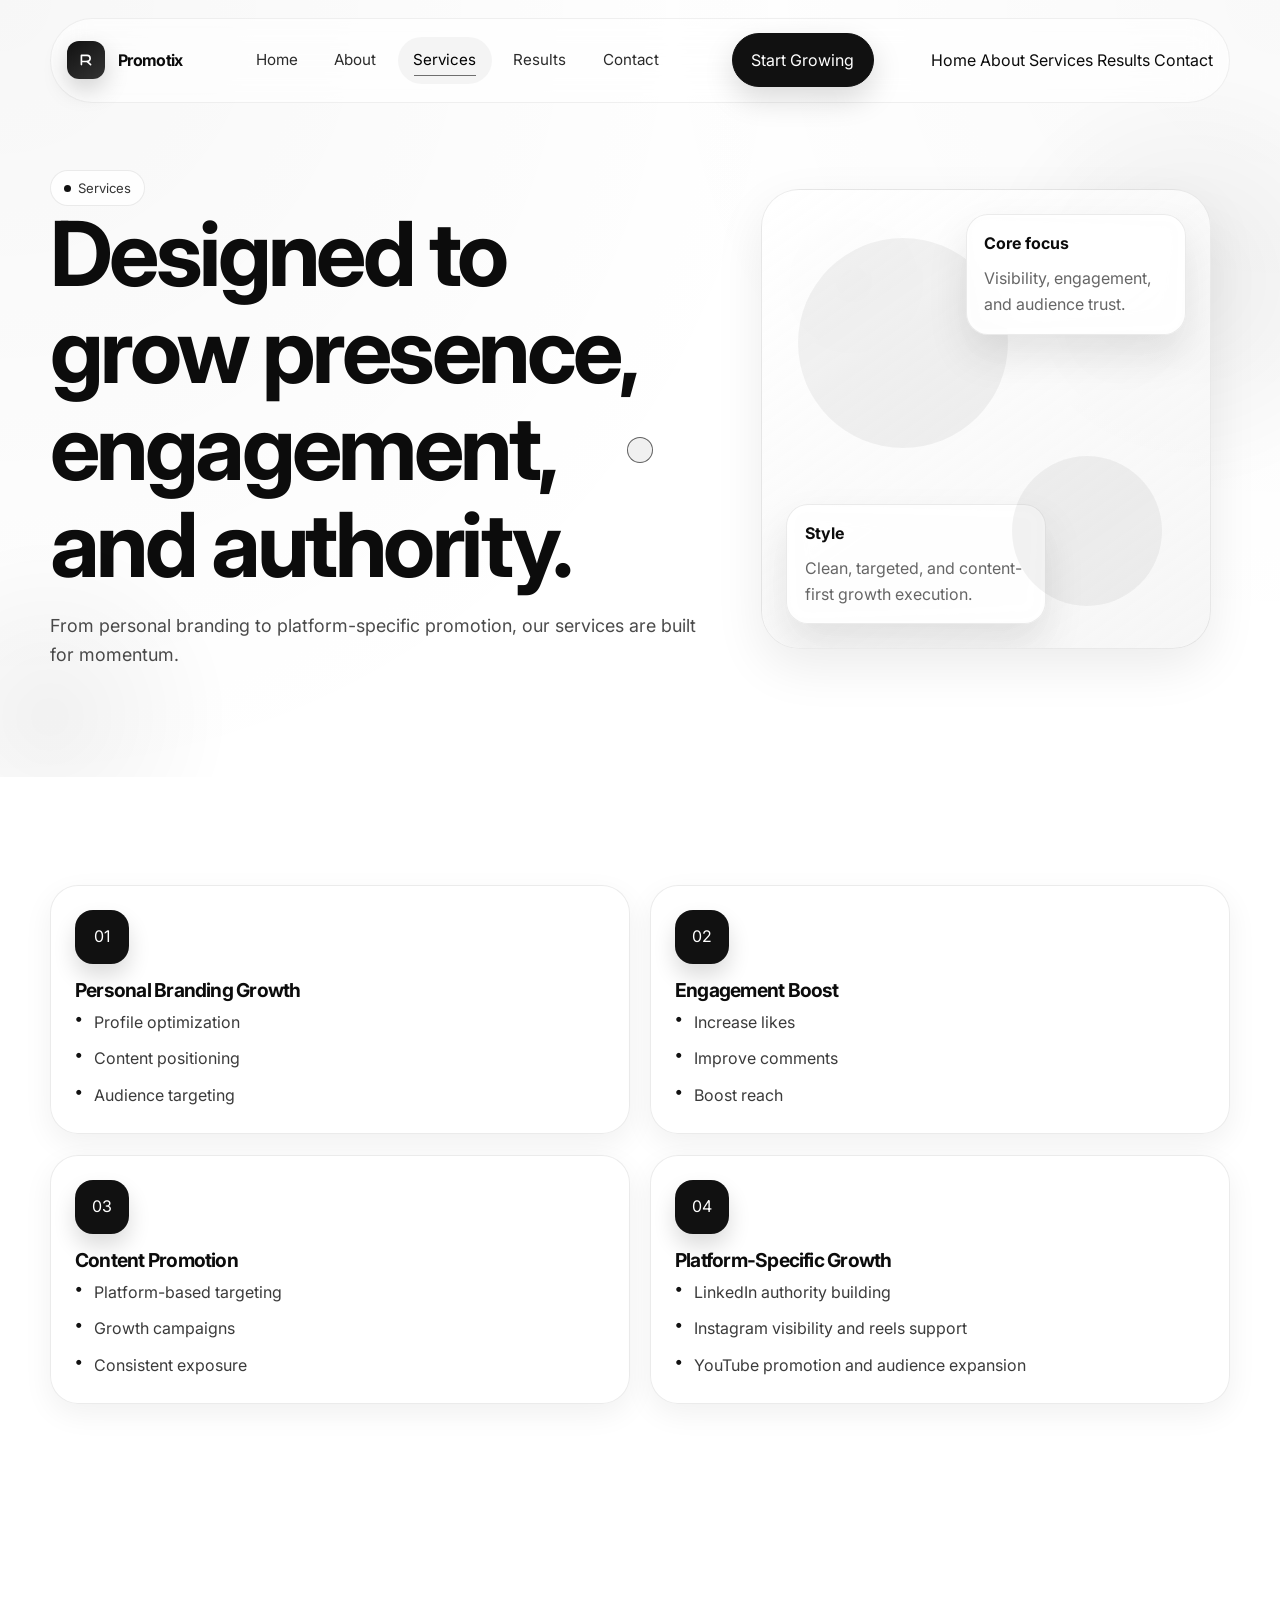
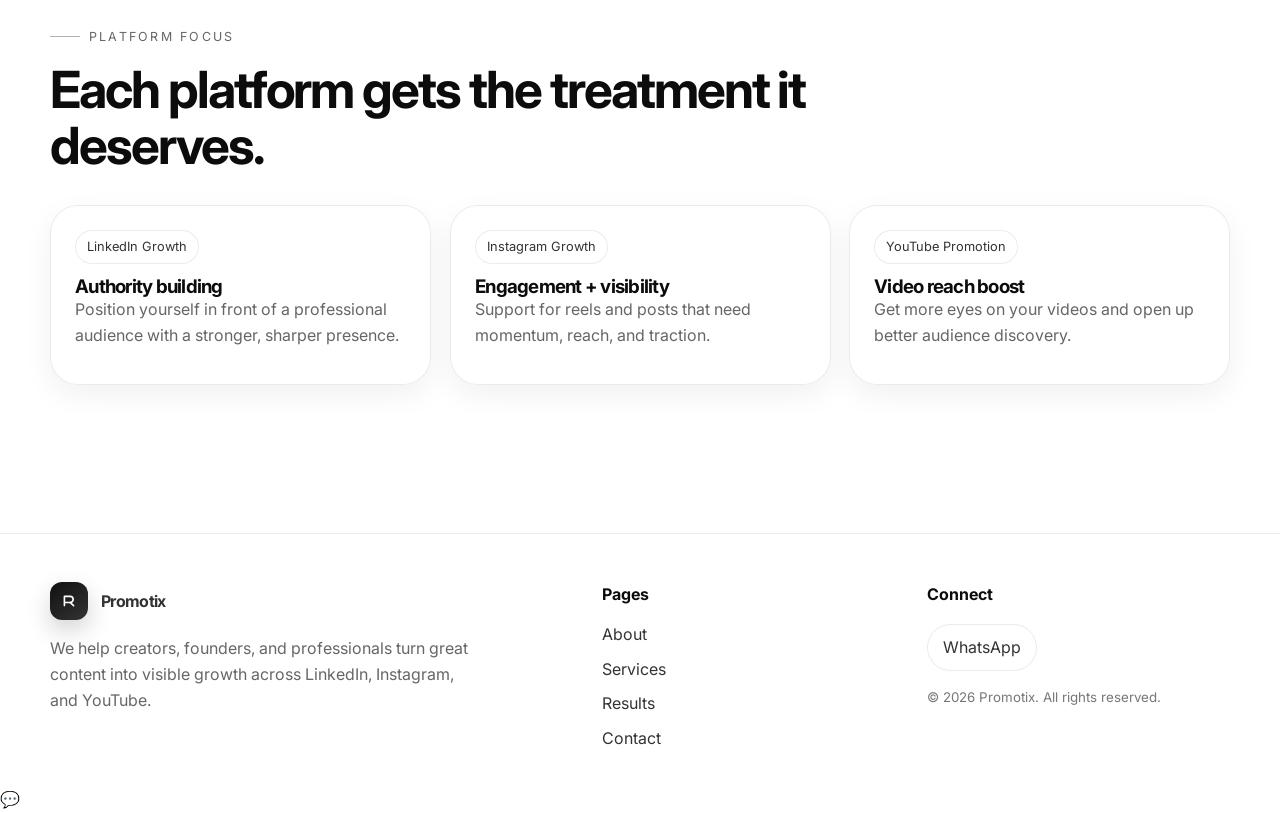
==== services.html @ 36fdacd5 "Add files via upload" ====
<!doctype html>
<html lang="en">
<head>
  <meta charset="utf-8">
  <meta name="viewport" content="width=device-width, initial-scale=1">
  <title>Services | Promotix</title>
  <meta name="description" content="Explore Promotix services for personal branding growth, engagement boost, content promotion, and platform-specific growth.">
  <meta name="keywords" content="digital growth agency, linkedin growth, instagram engagement, youtube promotion, content promotion, personal branding">
  <meta name="author" content="Promotix">
  <meta name="theme-color" content="#111111">
  <meta property="og:title" content="Services | Promotix">
  <meta property="og:description" content="Explore Promotix services for personal branding growth, engagement boost, content promotion, and platform-specific growth.">
  <meta property="og:type" content="website">
  <meta property="og:image" content="favicon.svg">
  <link rel="icon" href="favicon.svg" type="image/svg+xml">
  <link rel="apple-touch-icon" href="favicon.svg">
  <link rel="preconnect" href="https://fonts.googleapis.com">
  <link rel="preconnect" href="https://fonts.gstatic.com" crossorigin>
  <link href="https://fonts.googleapis.com/css2?family=Inter:wght@400;500;600;700;800&family=Poppins:wght@500;600;700;800&display=swap" rel="stylesheet">
  <link rel="stylesheet" href="style.css">
</head>
<body class="services" data-page="services">

  <header class="site-header">
    <div class="nav-shell">
      <a class="brand" href="index.html" aria-label="Promotix home">
        <span class="brand-mark" aria-hidden="true">
          <svg viewBox="0 0 24 24" fill="none" stroke="currentColor" stroke-width="1.8" stroke-linecap="round" stroke-linejoin="round">
            <path d="M7 17V7h6.2a3.3 3.3 0 0 1 0 6.6H7"/>
            <path d="M13.2 13.6 17 17"/>
          </svg>
        </span>
        <span>Promotix</span>
      </a>

      <nav class="nav-links" aria-label="Primary">
        <a href="index.html" data-page="home">Home</a>
        <a href="about.html" data-page="about">About</a>
        <a href="services.html" data-page="services">Services</a>
        <a href="results.html" data-page="results">Results</a>
        <a href="contact.html" data-page="contact">Contact</a>
      </nav>

      <a class="nav-cta" href="contact.html">Start Growing</a>

      <button class="nav-toggle" aria-label="Open navigation" aria-expanded="false">
        <span></span>
        <span></span>
      </button>

      <div class="mobile-nav">
        <a href="index.html" data-page="home">Home</a>
        <a href="about.html" data-page="about">About</a>
        <a href="services.html" data-page="services">Services</a>
        <a href="results.html" data-page="results">Results</a>
        <a href="contact.html" data-page="contact">Contact</a>
      </div>
    </div>
  </header>
  <div class="preloader" aria-hidden="true"><div class="loader"><span></span></div></div>
  <div class="custom-cursor" aria-hidden="true"></div>
  <button class="scroll-top" aria-label="Scroll to top">↑</button>
  <div class="toast" role="status" aria-live="polite"></div>

<main>
  <section class="hero">
    <div class="container hero-grid">
      <div class="hero-copy reveal">
        <span class="kicker"><span></span> Services</span>
        <h1>Designed to grow presence, engagement, and authority.</h1>
        <p class="lead">From personal branding to platform-specific promotion, our services are built for momentum.</p>
      </div>
      <div class="hero-panel reveal reveal-scale">
        <div class="hero-visual">
          <div class="floating-card float-top">
            <strong>Core focus</strong>
            <p style="margin-top:.6rem;">Visibility, engagement, and audience trust.</p>
          </div>
          <div class="floating-card float-bottom">
            <strong>Style</strong>
            <p style="margin-top:.6rem;">Clean, targeted, and content-first growth execution.</p>
          </div>
        </div>
      </div>
    </div>
  </section>

  <section class="section">
    <div class="container">
      <div class="grid grid-2">
        <article class="card card-pad service-card reveal reveal-left">
          <div class="service-icon">01</div>
          <h3>Personal Branding Growth</h3>
          <ul class="service-list">
            <li>Profile optimization</li>
            <li>Content positioning</li>
            <li>Audience targeting</li>
          </ul>
        </article>
        <article class="card card-pad service-card reveal reveal-right">
          <div class="service-icon">02</div>
          <h3>Engagement Boost</h3>
          <ul class="service-list">
            <li>Increase likes</li>
            <li>Improve comments</li>
            <li>Boost reach</li>
          </ul>
        </article>
        <article class="card card-pad service-card reveal reveal-left">
          <div class="service-icon">03</div>
          <h3>Content Promotion</h3>
          <ul class="service-list">
            <li>Platform-based targeting</li>
            <li>Growth campaigns</li>
            <li>Consistent exposure</li>
          </ul>
        </article>
        <article class="card card-pad service-card reveal reveal-right">
          <div class="service-icon">04</div>
          <h3>Platform-Specific Growth</h3>
          <ul class="service-list">
            <li>LinkedIn authority building</li>
            <li>Instagram visibility and reels support</li>
            <li>YouTube promotion and audience expansion</li>
          </ul>
        </article>
      </div>
    </div>
  </section>

  <section class="section">
    <div class="container">
      <div class="section-heading reveal">
        <span class="section-label">Platform focus</span>
        <h2>Each platform gets the treatment it deserves.</h2>
      </div>
      <div class="platform-grid">
        <article class="card platform-card reveal">
          <div>
            <span class="tag">LinkedIn Growth</span>
            <h3 style="margin-top:.85rem;">Authority building</h3>
            <p>Position yourself in front of a professional audience with a stronger, sharper presence.</p>
          </div>
        </article>
        <article class="card platform-card reveal">
          <div>
            <span class="tag">Instagram Growth</span>
            <h3 style="margin-top:.85rem;">Engagement + visibility</h3>
            <p>Support for reels and posts that need momentum, reach, and traction.</p>
          </div>
        </article>
        <article class="card platform-card reveal">
          <div>
            <span class="tag">YouTube Promotion</span>
            <h3 style="margin-top:.85rem;">Video reach boost</h3>
            <p>Get more eyes on your videos and open up better audience discovery.</p>
          </div>
        </article>
      </div>
    </div>
  </section>
</main>


  <footer class="footer">
    <div class="container footer-grid">
      <div>
        <a class="brand" href="index.html">
          <span class="brand-mark" aria-hidden="true">
            <svg viewBox="0 0 24 24" fill="none" stroke="currentColor" stroke-width="1.8" stroke-linecap="round" stroke-linejoin="round">
              <path d="M7 17V7h6.2a3.3 3.3 0 0 1 0 6.6H7"/>
              <path d="M13.2 13.6 17 17"/>
            </svg>
          </span>
          <span>Promotix</span>
        </a>
        <p style="margin-top: 1rem; max-width: 42ch;">We help creators, founders, and professionals turn great content into visible growth across LinkedIn, Instagram, and YouTube.</p>
      </div>
      <div>
        <strong>Pages</strong>
        <ul style="margin-top: .9rem;">
          <li><a href="about.html">About</a></li>
          <li><a href="services.html">Services</a></li>
          <li><a href="results.html">Results</a></li>
          <li><a href="contact.html">Contact</a></li>
        </ul>
      </div>
      <div>
        <strong>Connect</strong>
        <div class="social-row">
<a href="https://wa.me/917065312422?text=Hi%20I%20want%20to%20grow%20my%20profile" target="_blank">
  WhatsApp
</a>        </div>
        <small style="display:block; margin-top: 1rem;">© 2026 Promotix. All rights reserved.</small>
      </div>
    </div>
  </footer>

  <script src="script.js" defer></script>

<a href="https://wa.me/917065312422?text=Hi%20I%20want%20to%20grow%20my%20profile" 
   class="whatsapp-float" target="_blank">
  💬
</a>

</body>
</html>
---- style.css ----
:root {
  --bg: #ffffff;
  --bg-soft: #f7f7f7;
  --text: #0c0c0c;
  --muted: #666;
  --line: rgba(0,0,0,.08);
  --line-strong: rgba(0,0,0,.12);
  --shadow: 0 18px 50px rgba(0,0,0,.08);
  --shadow-soft: 0 10px 30px rgba(0,0,0,.06);
  --radius-lg: 28px;
  --radius-md: 18px;
  --radius-sm: 12px;
  --container: 1180px;
  --transition: 280ms cubic-bezier(.2,.8,.2,1);
}

*,
*::before,
*::after { box-sizing: border-box; }

html { scroll-behavior: smooth; }

body {
  margin: 0;
  font-family: "Inter", "Poppins", system-ui, -apple-system, BlinkMacSystemFont, "Segoe UI", sans-serif;
  background:
    radial-gradient(circle at top left, rgba(0,0,0,.03), transparent 30%),
    radial-gradient(circle at top right, rgba(0,0,0,.025), transparent 24%),
    var(--bg);
  color: var(--text);
  line-height: 1.6;
  overflow-x: hidden;
  text-rendering: optimizeLegibility;
}

body.loaded .preloader {
  opacity: 0;
  visibility: hidden;
  pointer-events: none;
  transform: scale(.98);
}

img { max-width: 100%; display: block; }
a { color: inherit; text-decoration: none; }
button, input, textarea { font: inherit; }

::selection { background: #111; color: #fff; }

.container {
  width: min(calc(100% - 2rem), var(--container));
  margin: 0 auto;
}

.section { padding: 108px 0; }
.bg-soft { background: linear-gradient(180deg, #fafafa, #fff); }
.section-label {
  display: inline-flex;
  align-items: center;
  gap: .55rem;
  text-transform: uppercase;
  letter-spacing: .18em;
  font-size: .78rem;
  color: var(--muted);
  margin-bottom: 1rem;
}
.section-label::before {
  content: "";
  width: 30px;
  height: 1px;
  background: currentColor;
  opacity: .5;
}
h1, h2, h3, h4 { margin: 0; line-height: 1.08; letter-spacing: -.04em; }
p { margin: 0; color: var(--muted); }

.lead { font-size: 1.12rem; max-width: 62ch; color: #4b4b4b; }
.small { font-size: .95rem; }
.muted { color: var(--muted); }

.grid { display: grid; gap: 1.3rem; }
.grid-2 { grid-template-columns: repeat(2, minmax(0, 1fr)); }
.grid-3 { grid-template-columns: repeat(3, minmax(0, 1fr)); }
.grid-4 { grid-template-columns: repeat(4, minmax(0, 1fr)); }

.card {
  background: rgba(255,255,255,.86);
  border: 1px solid var(--line);
  border-radius: var(--radius-lg);
  box-shadow: var(--shadow-soft);
  backdrop-filter: blur(14px);
  -webkit-backdrop-filter: blur(14px);
  overflow: hidden;
  transition: transform var(--transition), box-shadow var(--transition), border-color var(--transition);
}
.card:hover {
  transform: translateY(-6px);
  box-shadow: var(--shadow);
  border-color: var(--line-strong);
}
.card-pad { padding: 1.5rem; }

.kicker {
  display: inline-flex;
  align-items: center;
  gap: .45rem;
  padding: .42rem .82rem;
  border-radius: 999px;
  border: 1px solid var(--line);
  background: rgba(255,255,255,.75);
  font-size: .82rem;
  color: #333;
}
.kicker span {
  width: 7px;
  height: 7px;
  border-radius: 999px;
  background: #111;
}

.site-header {
  position: fixed;
  inset: 18px 0 auto;
  z-index: 1000;
  transition: transform var(--transition), background var(--transition), box-shadow var(--transition), border-color var(--transition);
}
.site-header.scrolled .nav-shell {
  background: rgba(255,255,255,.84);
  box-shadow: 0 10px 40px rgba(0,0,0,.08);
  border-color: rgba(0,0,0,.08);
}
.nav-shell {
  width: min(calc(100% - 1rem), var(--container));
  margin: 0 auto;
  padding: .9rem 1rem;
  border-radius: 999px;
  background: rgba(255,255,255,.62);
  border: 1px solid rgba(0,0,0,.06);
  backdrop-filter: blur(18px);
  -webkit-backdrop-filter: blur(18px);
  display: flex;
  align-items: center;
  justify-content: space-between;
  gap: 1rem;
  transition: var(--transition);
}
.brand {
  display: inline-flex;
  align-items: center;
  gap: .8rem;
  font-weight: 700;
  letter-spacing: -.04em;
  color: var(--text);
}
.brand-mark {
  width: 38px;
  height: 38px;
  border-radius: 12px;
  background: linear-gradient(145deg, #111, #333);
  display: grid;
  place-items: center;
  color: #fff;
  box-shadow: 0 10px 25px rgba(0,0,0,.18);
}
.brand-mark svg { width: 22px; height: 22px; }

.nav-links {
  display: flex;
  align-items: center;
  gap: .35rem;
}
.nav-links a {
  position: relative;
  padding: .72rem .98rem;
  border-radius: 999px;
  font-size: .95rem;
  color: #2b2b2b;
  transition: background var(--transition), color var(--transition), transform var(--transition);
}
.nav-links a::after {
  content: "";
  position: absolute;
  left: 1rem;
  right: 1rem;
  bottom: .52rem;
  height: 1px;
  background: currentColor;
  transform: scaleX(0);
  transform-origin: center;
  transition: transform var(--transition);
  opacity: .55;
}
.nav-links a:hover, .nav-links a.active {
  background: rgba(0,0,0,.04);
  color: #000;
}
.nav-links a:hover::after, .nav-links a.active::after { transform: scaleX(1); }

.nav-cta {
  display: inline-flex;
  align-items: center;
  gap: .55rem;
  padding: .82rem 1.15rem;
  border-radius: 999px;
  background: #111;
  color: #fff;
  border: 1px solid #111;
  box-shadow: 0 12px 30px rgba(0,0,0,.15);
  transition: transform var(--transition), box-shadow var(--transition), background var(--transition);
}

.nav-toggle {
  display: none;
  width: 46px;
  height: 46px;
  border: 1px solid var(--line);
  background: rgba(255,255,255,.75);
  border-radius: 999px;
  align-items: center;
  justify-content: center;
  gap: 4px;
  flex-direction: column;
  cursor: pointer;
}
.nav-toggle span {
  width: 18px;
  height: 2px;
  border-radius: 2px;
  background: #111;
  transition: transform var(--transition), opacity var(--transition);
}

.hero {
  position: relative;
  padding-top: 170px;
  padding-bottom: 108px;
  overflow: hidden;
}
.hero::before, .hero::after {
  content: "";
  position: absolute;
  inset: auto;
  border-radius: 999px;
  filter: blur(10px);
  pointer-events: none;
}
.hero::before {
  width: 420px;
  height: 420px;
  right: -120px;
  top: 70px;
  background: radial-gradient(circle, rgba(0,0,0,.06), transparent 70%);
}
.hero::after {
  width: 360px;
  height: 360px;
  left: -130px;
  bottom: -120px;
  background: radial-gradient(circle, rgba(0,0,0,.05), transparent 70%);
}
.hero-grid {
  display: grid;
  grid-template-columns: 1.15fr .85fr;
  gap: 2rem;
  align-items: center;
}
.hero-copy h1 { font-size: clamp(3rem, 7vw, 5.8rem); max-width: 12ch; }
.hero-copy .lead { margin-top: 1.15rem; }
.hero-actions { display: flex; flex-wrap: wrap; gap: .85rem; margin-top: 1.6rem; }

.btn, .btn-outline {
  display: inline-flex;
  align-items: center;
  justify-content: center;
  gap: .55rem;
  padding: .95rem 1.35rem;
  border-radius: 999px;
  border: 1px solid transparent;
  transition: transform var(--transition), box-shadow var(--transition), border-color var(--transition), background var(--transition);
  cursor: pointer;
}
.btn {
  background: #111;
  color: #fff;
  box-shadow: 0 14px 30px rgba(0,0,0,.16);
}
.btn-outline {
  background: rgba(255,255,255,.7);
  border-color: var(--line);
  color: #111;
}
.nav-cta:hover, .btn:hover, .btn-outline:hover, button[type="submit"]:hover {
  transform: translateY(-2px) scale(1.01);
}

.hero-panel { padding: 1.2rem; }
.hero-visual {
  min-height: 460px;
  border-radius: calc(var(--radius-lg) + 10px);
  border: 1px solid var(--line);
  background:
    linear-gradient(145deg, rgba(255,255,255,.95), rgba(243,243,243,.75)),
    radial-gradient(circle at 20% 20%, rgba(0,0,0,.08), transparent 18%),
    radial-gradient(circle at 80% 30%, rgba(0,0,0,.05), transparent 16%);
  box-shadow: var(--shadow);
  position: relative;
  overflow: hidden;
}
.hero-visual::before, .hero-visual::after {
  content: "";
  position: absolute;
  border-radius: 999px;
  background: rgba(0,0,0,.05);
}
.hero-visual::before {
  width: 210px;
  height: 210px;
  top: 48px;
  left: 36px;
}
.hero-visual::after {
  width: 150px;
  height: 150px;
  right: 48px;
  bottom: 42px;
}
.floating-card {
  position: absolute;
  background: rgba(255,255,255,.92);
  border: 1px solid var(--line);
  box-shadow: 0 20px 40px rgba(0,0,0,.1);
  border-radius: 22px;
  padding: 1rem 1.1rem;
  backdrop-filter: blur(10px);
  -webkit-backdrop-filter: blur(10px);
}
.float-top { top: 24px; right: 24px; width: 220px; }
.float-bottom { left: 24px; bottom: 24px; width: 260px; }
.stat-line {
  display: flex;
  align-items: center;
  justify-content: space-between;
  gap: .8rem;
  margin-top: .85rem;
  font-size: .92rem;
}
.bar {
  width: 100%;
  height: 8px;
  border-radius: 999px;
  background: #efefef;
  overflow: hidden;
  margin-top: .7rem;
}
.bar > span {
  display: block;
  height: 100%;
  width: 75%;
  border-radius: inherit;
  background: linear-gradient(90deg, #111, #575757);
}
.icon-pill {
  width: 46px;
  height: 46px;
  border-radius: 14px;
  display: grid;
  place-items: center;
  background: #111;
  color: #fff;
  box-shadow: 0 12px 24px rgba(0,0,0,.18);
}
.stack {
  display: flex;
  align-items: center;
  margin-top: .85rem;
}
.stack span {
  width: 34px;
  height: 34px;
  border-radius: 999px;
  border: 2px solid #fff;
  background: #ddd;
  margin-left: -8px;
}
.stack span:first-child { margin-left: 0; }
.stack span:nth-child(2) { background: #cfcfcf; }
.stack span:nth-child(3) { background: #b7b7b7; }

.split { align-items: start; }
.section-heading { max-width: 760px; margin-bottom: 2rem; }
.section-heading h2 { font-size: clamp(2rem, 4vw, 3.4rem); margin-bottom: .8rem; }

.feature-card, .service-card, .result-card, .testimonial-card, .info-card, .contact-card { position: relative; }
.feature-icon, .service-icon {
  width: 54px;
  height: 54px;
  border-radius: 18px;
  background: #111;
  color: #fff;
  display: grid;
  place-items: center;
  margin-bottom: 1rem;
  box-shadow: 0 12px 22px rgba(0,0,0,.14);
}
.feature-card h3, .service-card h3, .result-card h3, .info-card h3, .contact-card h3 {
  font-size: 1.2rem;
  margin-bottom: .55rem;
}
.service-list, .bullet-list {
  list-style: none;
  padding: 0;
  margin: 0;
  display: grid;
  gap: .7rem;
}
.service-list li, .bullet-list li {
  display: flex;
  gap: .7rem;
  align-items: flex-start;
  color: #3b3b3b;
}
.service-list li::before, .bullet-list li::before {
  content: "•";
  line-height: 1.1;
  font-weight: 700;
  color: #111;
}
.platform-grid {
  display: grid;
  grid-template-columns: repeat(3, minmax(0, 1fr));
  gap: 1.2rem;
}
.platform-card {
  padding: 1.5rem;
  min-height: 180px;
  display: flex;
  flex-direction: column;
  justify-content: space-between;
}
.tag {
  display: inline-flex;
  width: fit-content;
  padding: .35rem .7rem;
  border-radius: 999px;
  border: 1px solid var(--line);
  font-size: .8rem;
  color: #333;
  background: rgba(255,255,255,.8);
}
.steps { counter-reset: step; }
.step-card { padding: 1.5rem; }
.step-card h3::before {
  counter-increment: step;
  content: "0" counter(step);
  display: block;
  font-size: .78rem;
  color: var(--muted);
  margin-bottom: .5rem;
}
.quote { font-size: 1.05rem; color: #1e1e1e; }
.quote-mark {
  font-size: 3rem;
  line-height: 1;
  color: #cfcfcf;
  margin-bottom: .25rem;
}
.metrics { display: grid; grid-template-columns: repeat(3, minmax(0, 1fr)); gap: 1rem; }
.metric { padding: 1.3rem; }
.metric .value {
  font-size: clamp(2rem, 4vw, 3.2rem);
  font-weight: 700;
  letter-spacing: -.06em;
}
.metric .label { margin-top: .3rem; font-size: .95rem; }

.counter-grid { display: grid; grid-template-columns: repeat(3, minmax(0, 1fr)); gap: 1rem; }
.counter-box {
  border-radius: 22px;
  padding: 1.5rem;
  background: linear-gradient(180deg, #fff, #f7f7f7);
  border: 1px solid var(--line);
  box-shadow: var(--shadow-soft);
  text-align: center;
}
.counter-box .num {
  display: block;
  font-size: clamp(2rem, 5vw, 4rem);
  font-weight: 700;
  letter-spacing: -.06em;
}
.counter-box .desc { margin-top: .25rem; color: #4d4d4d; }

.cta-strip {
  padding: 1.8rem;
  display: flex;
  align-items: center;
  justify-content: space-between;
  gap: 1rem;
}
.cta-strip h2 { font-size: clamp(1.8rem, 4vw, 3rem); max-width: 14ch; }

.footer {
  padding: 48px 0 36px;
  border-top: 1px solid var(--line);
  margin-top: 40px;
}
.footer-grid {
  display: grid;
  grid-template-columns: 1.4fr .8fr .8fr;
  gap: 1.4rem;
  align-items: start;
}
.footer small { color: #777; }
.footer a { color: #333; }
.footer ul {
  list-style: none;
  padding: 0;
  margin: 0;
  display: grid;
  gap: .55rem;
}
.social-row {
  display: flex;
  gap: .7rem;
  flex-wrap: wrap;
  margin-top: 1rem;
}
.social-row a, .chip {
  display: inline-flex;
  align-items: center;
  justify-content: center;
  padding: .6rem .92rem;
  border-radius: 999px;
  border: 1px solid var(--line);
  background: #fff;
  transition: transform var(--transition), background var(--transition);
}
.social-row a:hover, .chip:hover { transform: translateY(-2px); background: #f6f6f6; }

.form { display: grid; gap: 1rem; }
.input, .textarea {
  width: 100%;
  border-radius: 16px;
  border: 1px solid var(--line);
  background: rgba(255,255,255,.95);
  padding: 1rem 1.05rem;
  outline: none;
  transition: border-color var(--transition), box-shadow var(--transition), transform var(--transition);
}
.input:focus, .textarea:focus {
  border-color: rgba(0,0,0,.3);
  box-shadow: 0 0 0 4px rgba(0,0,0,.05);
}
.textarea { min-height: 170px; resize: vertical; }
.form-actions { display: flex; gap: .75rem; flex-wrap: wrap; }

.preloader {
  position: fixed;
  inset: 0;
  background: #fff;
  display: grid;
  place-items: center;
  z-index: 4000;
  transition: opacity .5s ease, visibility .5s ease, transform .5s ease;
}
.loader {
  width: 82px;
  height: 82px;
  position: relative;
}
.loader::before, .loader::after {
  content: "";
  position: absolute;
  inset: 0;
  border-radius: 50%;
  border: 2px solid rgba(0,0,0,.08);
}
.loader::after {
  inset: 14px;
  border-color: #111 transparent #111 transparent;
  animation: spin 1.05s linear infinite;
}
.loader span {
  position: absolute;
  inset: 24px;
  border-radius: 50%;
  background: linear-gradient(145deg, #111, #444);
  box-shadow: 0 0 0 12px rgba(0,0,0,.04);
}
.custom-cursor {
  position: fixed;
  top: 0;
  left: 0;
  width: 26px;
  height: 26px;
  border-radius: 50%;
  border: 1px solid rgba(0,0,0,.6);
  background: rgba(0,0,0,.06);
  pointer-events: none;
  z-index: 3000;
  transform: translate(-50%, -50%);
  transition: width .18s ease, height .18s ease, background .18s ease, border-color .18s ease, opacity .18s ease;
  mix-blend-mode: multiply;
}
.custom-cursor.is-hover {
  width: 58px;
  height: 58px;
  background: rgba(0,0,0,.09);
  border-color: rgba(0,0,0,.18);
}

.reveal {
  opacity: 0;
  transform: translateY(24px);
  transition: opacity .7s ease, transform .7s ease;
  will-change: opacity, transform;
}
.reveal.visible { opacity: 1; transform: translateY(0); }
.reveal-left { transform: translateX(-24px); }
.reveal-right { transform: translateX(24px); }
.reveal-scale { transform: scale(.96); }
.reveal-left.visible, .reveal-right.visible, .reveal-scale.visible {
  transform: translateX(0) scale(1);
}

.scroll-top {
  position: fixed;
  right: 20px;
  bottom: 20px;
  width: 48px;
  height: 48px;
  border-radius: 999px;
  background: #111;
  color: #fff;
  display: grid;
  place-items: center;
  border: 0;
  box-shadow: 0 14px 32px rgba(0,0,0,.18);
  opacity: 0;
  visibility: hidden;
  transform: translateY(12px);
  transition: opacity var(--transition), visibility var(--transition), transform var(--transition);
  z-index: 1200;
  cursor: pointer;
}
.scroll-top.show {
  opacity: 1;
  visibility: visible;
  transform: translateY(0);
}
.toast {
  position: fixed;
  left: 50%;
  bottom: 22px;
  transform: translateX(-50%) translateY(18px);
  background: #111;
  color: #fff;
  padding: .85rem 1rem;
  border-radius: 999px;
  box-shadow: 0 16px 40px rgba(0,0,0,.16);
  opacity: 0;
  visibility: hidden;
  transition: opacity var(--transition), visibility var(--transition), transform var(--transition);
  z-index: 2200;
}
.toast.show {
  opacity: 1;
  visibility: visible;
  transform: translateX(-50%) translateY(0);
}

@keyframes spin { to { transform: rotate(360deg); } }

@media (max-width: 1080px) {
  .hero-grid, .grid-3, .grid-4, .platform-grid, .metrics, .counter-grid, .footer-grid {
    grid-template-columns: 1fr 1fr;
  }
  .hero-copy h1 { max-width: 11ch; }
  .hero-panel { order: -1; }
}

@media (max-width: 840px) {
  .site-header { inset: 10px 0 auto; }
  .nav-shell { border-radius: 22px; }
  .nav-links, .nav-cta { display: none; }
  .nav-toggle { display: inline-flex; }
  .mobile-nav {
    position: absolute;
    inset: calc(100% + 10px) 0 auto;
    background: rgba(255,255,255,.92);
    border: 1px solid var(--line);
    border-radius: 24px;
    box-shadow: var(--shadow);
    padding: .8rem;
    display: grid;
    gap: .25rem;
    transform-origin: top center;
    transform: scale(.96) translateY(-8px);
    opacity: 0;
    visibility: hidden;
    transition: opacity var(--transition), visibility var(--transition), transform var(--transition);
  }
  .mobile-nav.open {
    opacity: 1;
    visibility: visible;
    transform: scale(1) translateY(0);
  }
  .mobile-nav a {
    padding: .9rem 1rem;
    border-radius: 14px;
  }
  .hero { padding-top: 140px; }
  .hero-grid, .grid-2, .grid-3, .grid-4, .platform-grid, .metrics, .counter-grid, .footer-grid, .cta-strip {
    grid-template-columns: 1fr;
  }
  .cta-strip { align-items: start; }
  .hero-copy h1 { max-width: 10ch; }
  .hero-visual { min-height: 360px; }
  .section { padding: 84px 0; }
}

@media (max-width: 560px) {
  .container { width: min(calc(100% - 1.1rem), var(--container)); }
  .hero { padding-top: 126px; }
  .hero-copy h1 { font-size: clamp(2.5rem, 13vw, 3.6rem); }
  .lead { font-size: 1rem; }
  .card-pad, .counter-box, .cta-strip, .platform-card, .step-card { padding: 1.2rem; }
  .hero-actions, .form-actions { flex-direction: column; align-items: stretch; }
  .btn, .btn-outline, .nav-cta { width: 100%; }
}

@media (pointer: coarse) {
  .custom-cursor { display: none; }
}


/* CONTACT FORM FIX */
.contact-form {
  max-width: 700px;
  margin: auto;
  padding: 40px;
  border-radius: 20px;
  background: #ffffff;
  box-shadow: 0 10px 40px rgba(0,0,0,0.05);
  display: flex;
  flex-direction: column;
  gap: 20px;
}

/* Reset old styles */
.contact-form input,
.contact-form textarea {
  all: unset;
  width: 100%;
  padding: 14px 16px;
  border-radius: 12px;
  border: 1px solid #e5e5e5;
  font-size: 14px;
  font-family: 'Poppins', sans-serif;
  background: #fafafa;
  transition: all 0.3s ease;
  box-sizing: border-box;
}

/* Row layout */
.form-group {
  display: flex;
  gap: 20px;
}

.form-group input {
  flex: 1;
}

/* Textarea */
.contact-form textarea {
  min-height: 120px;
  resize: none;
}

/* Focus */
.contact-form input:focus,
.contact-form textarea:focus {
  border-color: #000;
  background: #fff;
  box-shadow: 0 0 0 3px rgba(0,0,0,0.05);
}

/* Button */
.btn-primary {
  padding: 14px;
  border: none;
  border-radius: 12px;
  background: #000;
  color: #fff;
  font-weight: 500;
  font-size: 15px;
  cursor: pointer;
  transition: all 0.3s ease;
}

.btn-primary:hover {
  transform: translateY(-2px);
  box-shadow: 0 8px 20px rgba(0,0,0,0.15);
}

/* Status */
#form-status {
  font-size: 14px;
  color: #555;
  text-align: center;
}

/* Mobile */
@media (max-width: 600px) {
  .form-group {
    flex-direction: column;
  }
}
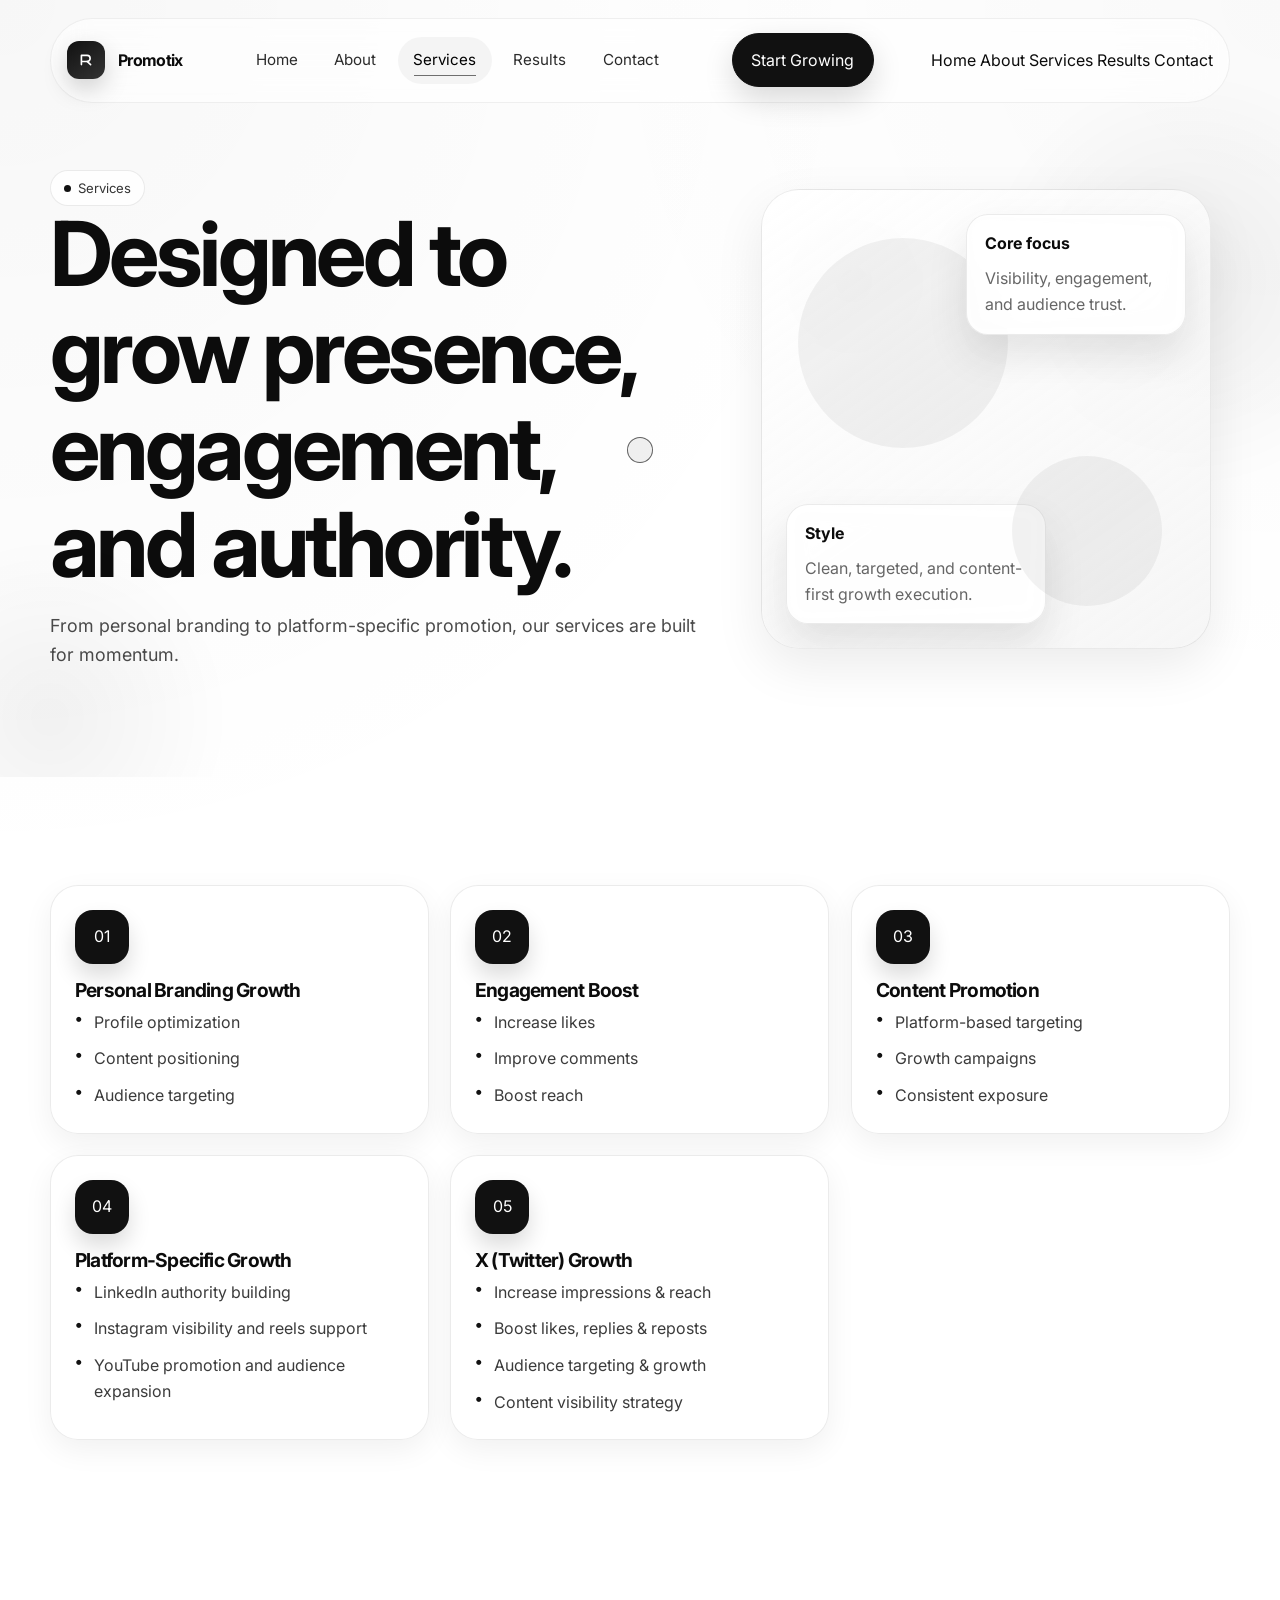
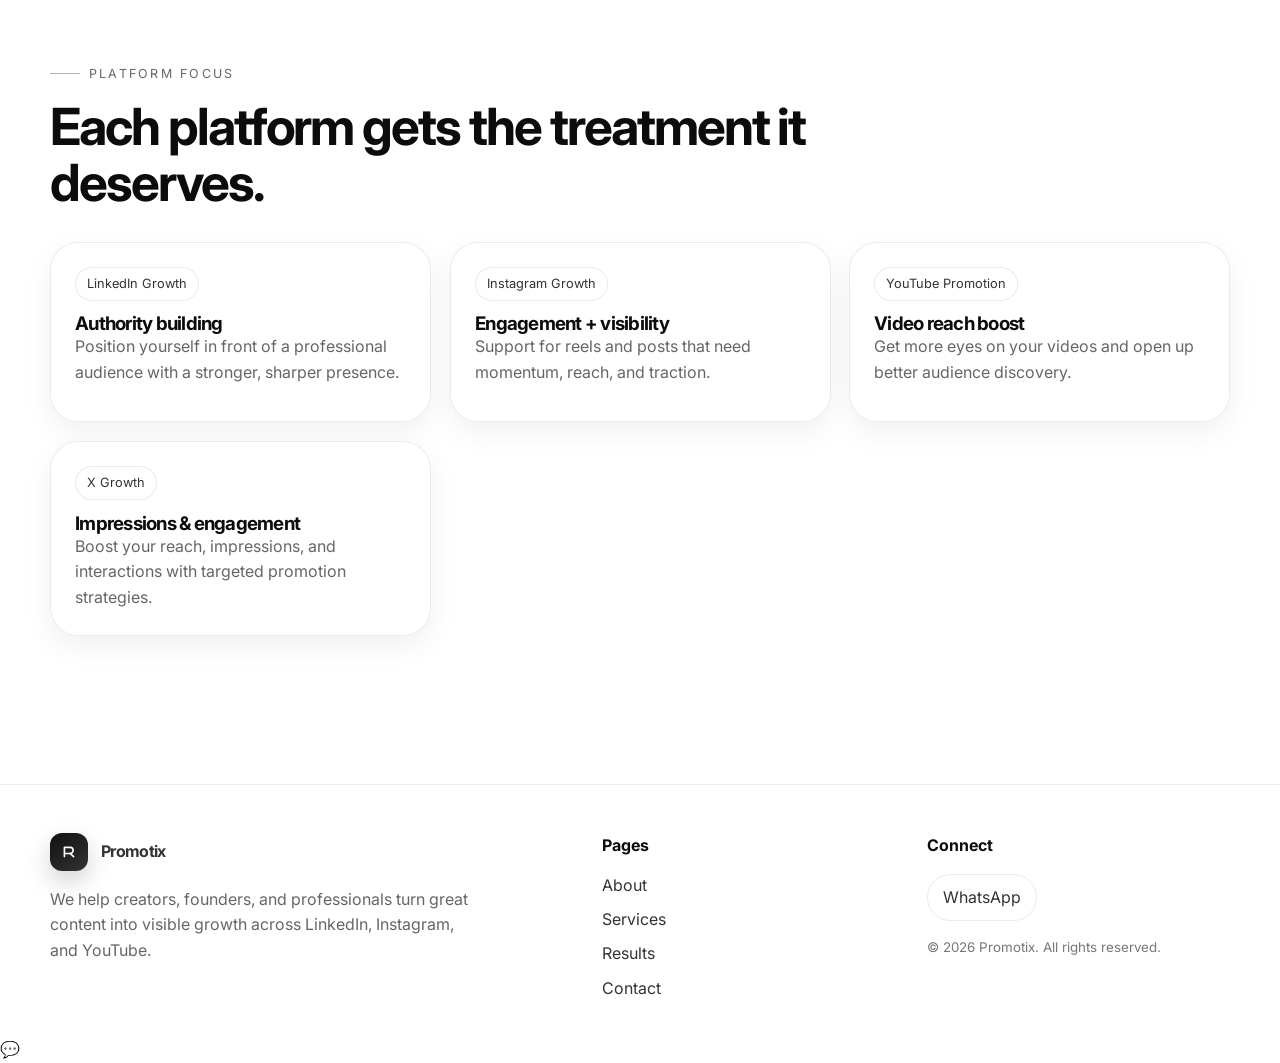
==== commit 04822988: "Add files via upload" ====
--- a/services.html
+++ b/services.html
@@ -87,7 +87,7 @@
 
   <section class="section">
     <div class="container">
-      <div class="grid grid-2">
+      <div class="grid grid-3">
         <article class="card card-pad service-card reveal reveal-left">
           <div class="service-icon">01</div>
           <h3>Personal Branding Growth</h3>
@@ -124,8 +124,18 @@
             <li>YouTube promotion and audience expansion</li>
           </ul>
         </article>
-      </div>
-    </div>
+
+<article class="card card-pad service-card reveal reveal-left">
+  <div class="service-icon">05</div>
+  <h3>X (Twitter) Growth</h3>
+  <ul class="service-list">
+    <li>Increase impressions & reach</li>
+    <li>Boost likes, replies & reposts</li>
+    <li>Audience targeting & growth</li>
+    <li>Content visibility strategy</li>
+  </ul>
+</article>
+
   </section>
 
   <section class="section">
@@ -156,6 +166,12 @@
             <p>Get more eyes on your videos and open up better audience discovery.</p>
           </div>
         </article>
+<article class="card card-pad platform-card">
+  <span class="tag">X Growth</span>
+  <h3 style="margin-top:.85rem;">Impressions & engagement</h3>
+  <p>Boost your reach, impressions, and interactions with targeted promotion strategies.</p>
+</article>
+
       </div>
     </div>
   </section>
